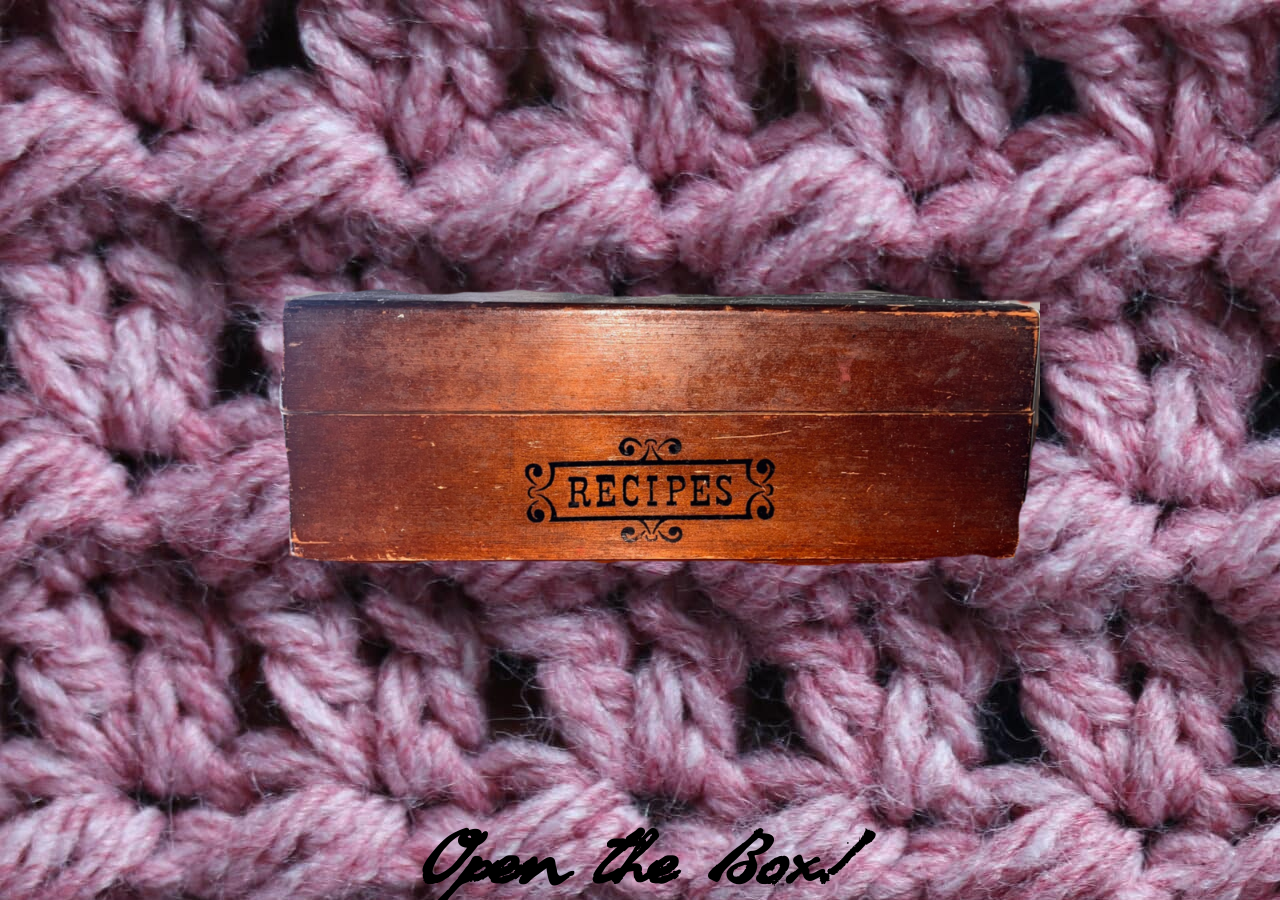
==== index.html @ 166b28f7 "updating the website first time" ====
<!DOCTYPE html>
<html lang="en">

<head>
    <meta charset="UTF-8">
    <title>Welcome!</title>
    <link rel="stylesheet" href="css/style.css">
    <link rel="icon" href="/img/favicon.png" type="image/png">
</head>

<body>
    <!--this is the recipe box that opens when mouse hovers-->
    <div class="box-container">
    <a href="home.html">
        <div class="box-container">
            <img src="img/recipe box closed.png" alt="Closed Recipe Box" class="box-closed">
            <img src="img/recipe box open.png" alt="Open Recipe Box" class="box-open">
    </a></div>

<!--text under the box-->
    <div class="opentheboxtext">
        <h1>Open the Box!</h1>
    </div>

</body>

</html>
---- css/style.css ----
@font-face {
     font-family: "SoulHandwriting";
     src: url("/fonts/soul-handwriting_free-version.ttf");
 }

 body {
margin: 0;
height: 100vh;
display: flex;
flex-direction: column;
justify-content: center;
align-items: center;
background-image: url(/img/crochet.jpeg);

 }


 .box-container {
position: relative;
width: 800px;
height: 700px;
cursor: pointer;
 }

 .box-container img {
width: 100%;
display: block;
transition: opacity 0.4s ease;
align-items: center;
 }


 .box-open {
position: absolute;
top: 0;
left: 0;
opacity: 0;
 }

 /* hover effect */
 .box-container:hover .box-open {
opacity: 1;
 }

 .box-container:hover .box-closed {
opacity: 0;
 }

 .opentheboxtext {
margin-top: 10px;
text-align: center;
font-family: "SoulHandwriting";
font-size: 20pt;
 }
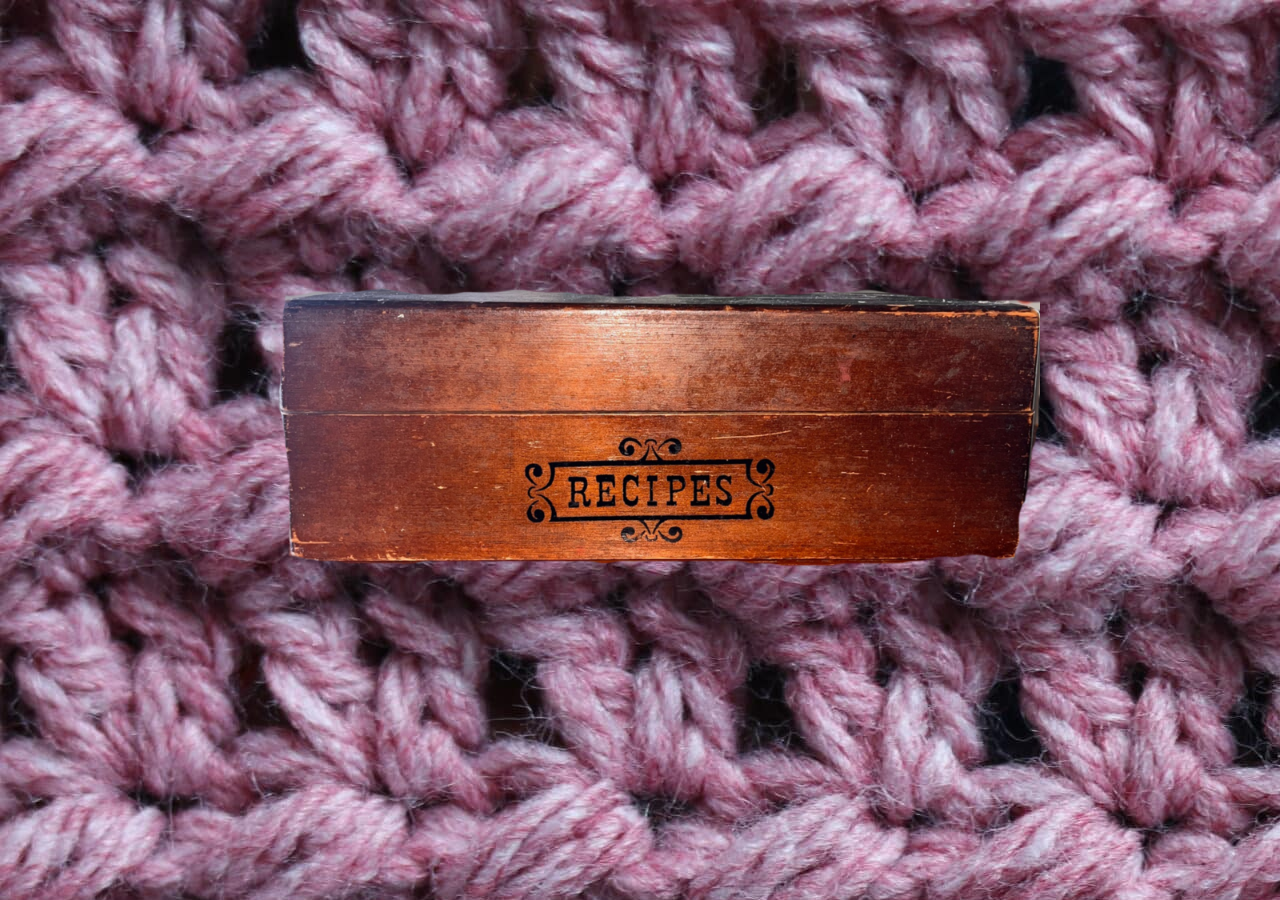
==== commit 5265995a: "Update index.html" ====
--- a/index.html
+++ b/index.html
@@ -5,7 +5,7 @@
     <meta charset="UTF-8">
     <title>Welcome!</title>
     <link rel="stylesheet" href="css/style.css">
-    <link rel="icon" href="/img/favicon.png" type="image/png">
+    <link rel="icon" href="img/favicon.png" type="image/png">
 </head>
 
 <body>
@@ -17,11 +17,6 @@
             <img src="img/recipe box open.png" alt="Open Recipe Box" class="box-open">
     </a></div>
 
-<!--text under the box-->
-    <div class="opentheboxtext">
-        <h1>Open the Box!</h1>
-    </div>
-
 </body>
 
-</html>+</html>
--- a/css/style.css
+++ b/css/style.css
@@ -1,9 +1,3 @@
- 
- @font-face {
-     font-family: "SoulHandwriting";
-     src: url("/fonts/soul-handwriting_free-version.ttf");
- }
-
  body {
 margin: 0;
 height: 100vh;
@@ -11,7 +5,7 @@
 flex-direction: column;
 justify-content: center;
 align-items: center;
-background-image: url(/img/crochet.jpeg);
+background-image: url("../img/crochet.jpeg");
 
  }
 
@@ -47,9 +41,3 @@
 opacity: 0;
  }
 
- .opentheboxtext {
-margin-top: 10px;
-text-align: center;
-font-family: "SoulHandwriting";
-font-size: 20pt;
- }
